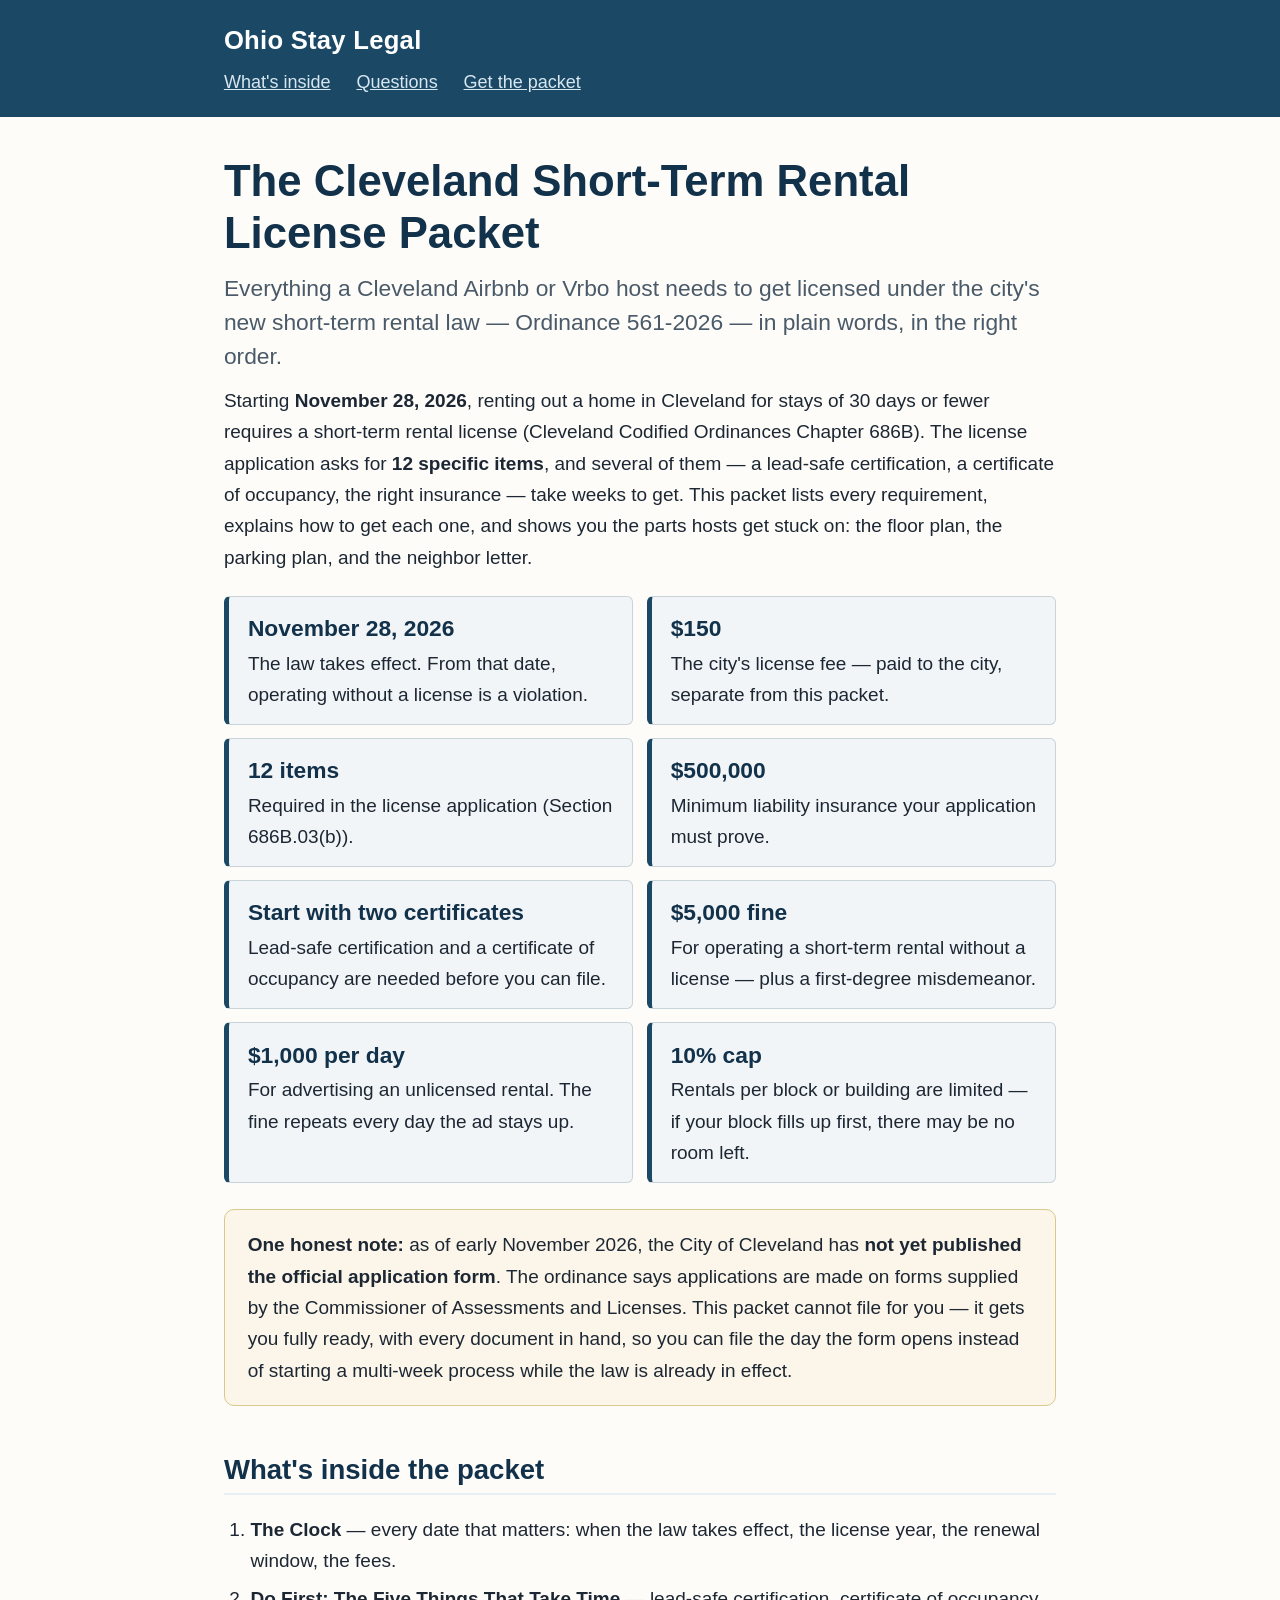
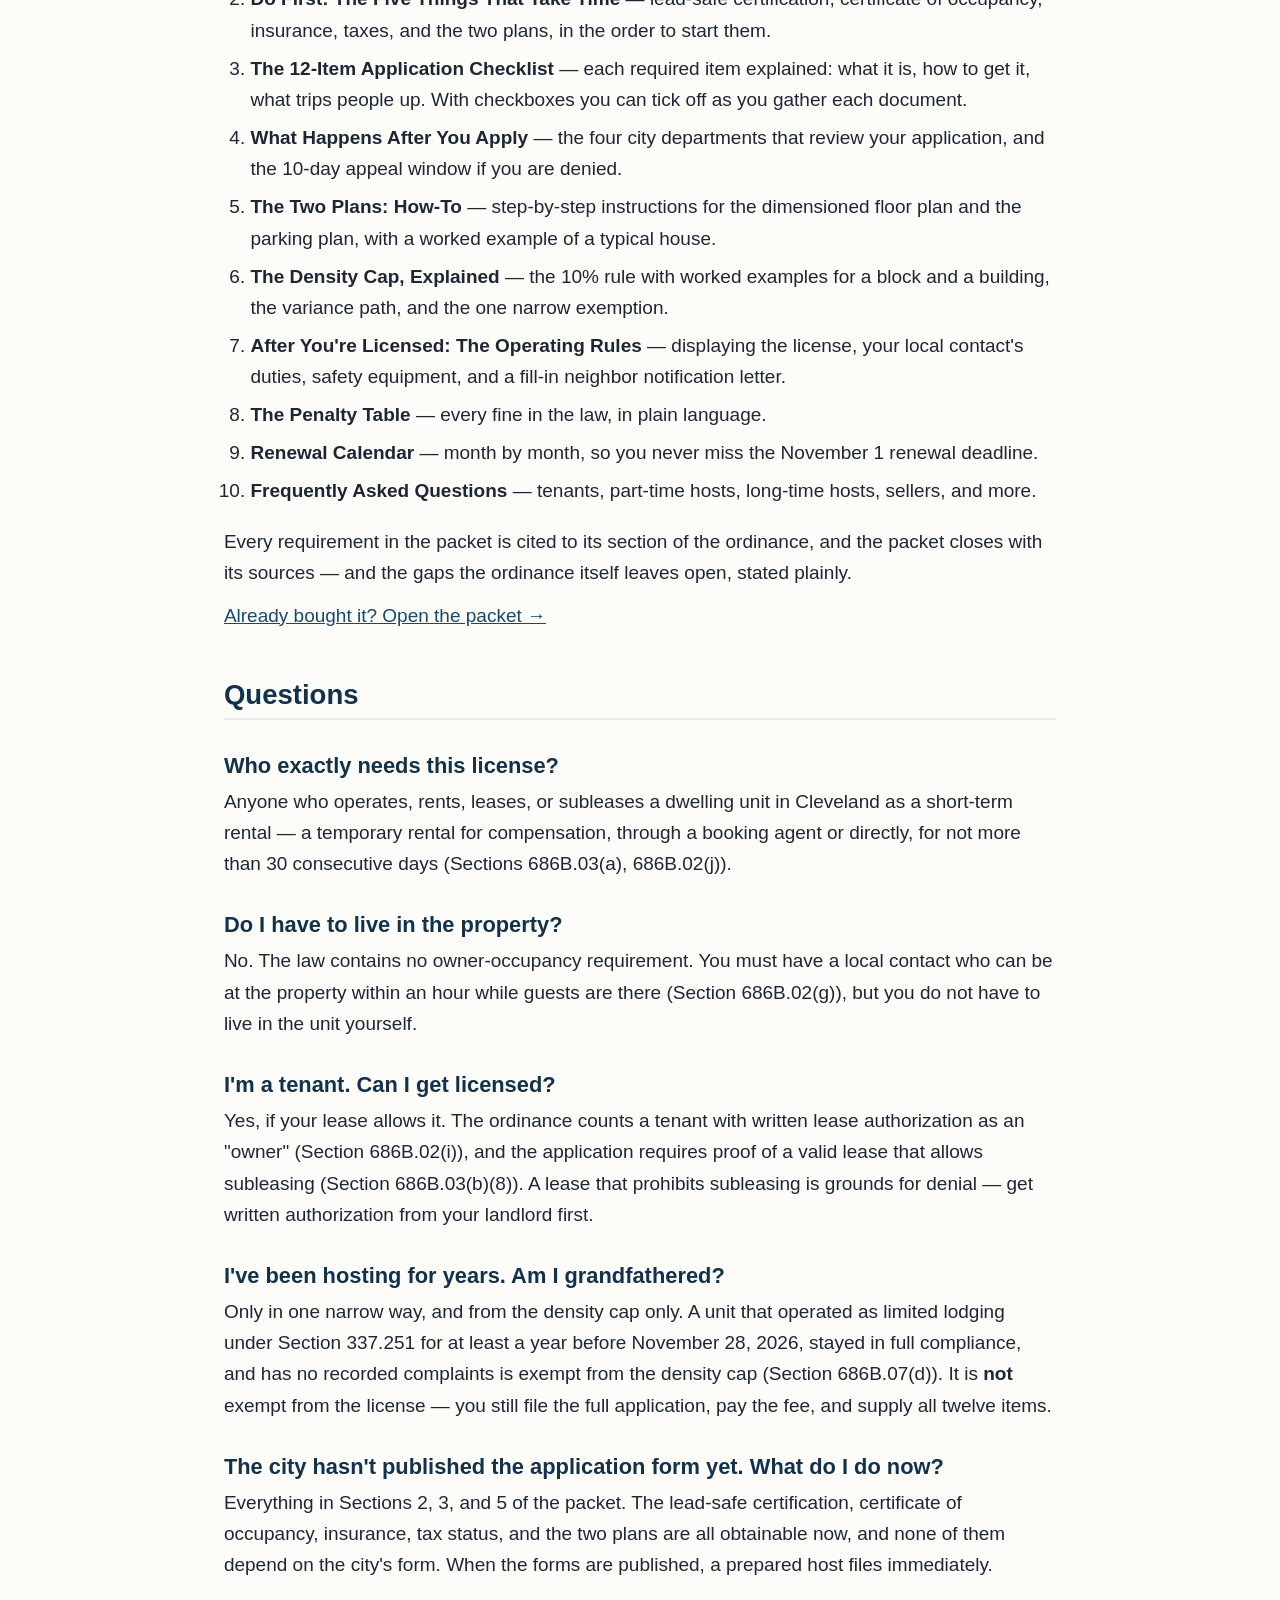
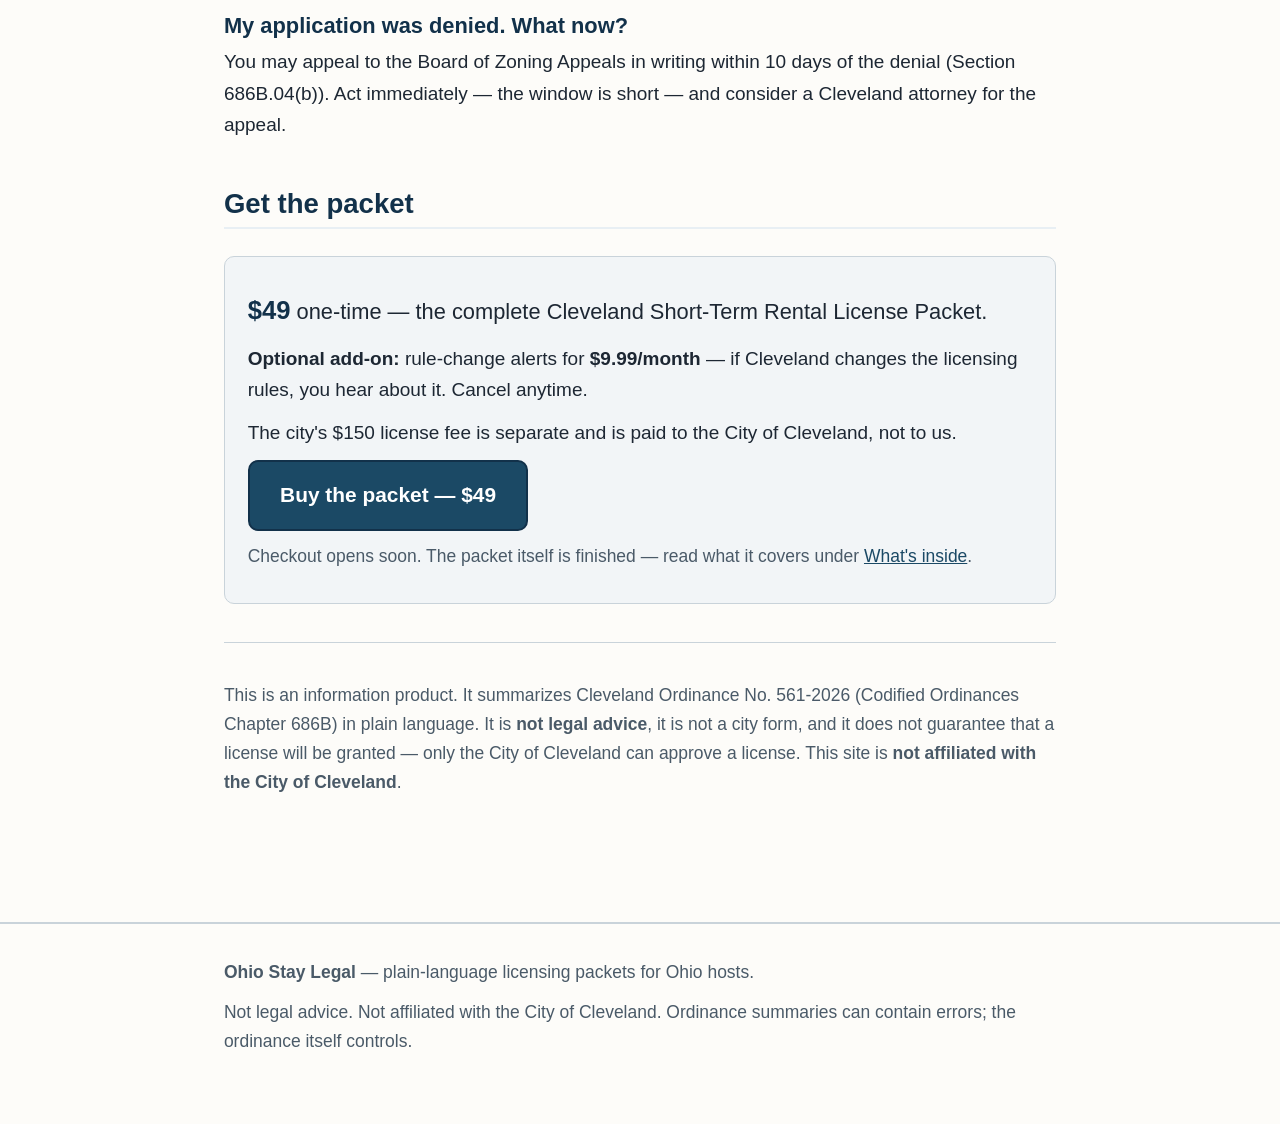
==== index.html @ 67024c6a "Ohio Stay Legal site — initial deploy" ====
<!DOCTYPE html>
<html lang="en">
<head>
<meta charset="utf-8">
<meta name="viewport" content="width=device-width, initial-scale=1">
<!-- BRAND: "Ohio Stay Legal" is a WORKING name — verification still pending.
     To rename the product, change the brand name in these spots only:
     this file's <title>, the .brand line in the header, and the footer. -->
<title>Ohio Stay Legal — Cleveland Short-Term Rental License Packet</title>
<meta name="description" content="Everything a Cleveland Airbnb/Vrbo host needs to get licensed under Ordinance 561-2026: the 12 required items in plain words, in the right order. $49 one-time.">
<meta name="theme-color" content="#1b4965">
<link rel="manifest" href="manifest.webmanifest">
<link rel="stylesheet" href="style.css">
</head>
<body>

<header class="site-header">
  <div class="wrap">
    <a class="brand" href="index.html">Ohio Stay Legal</a>
    <nav class="site-nav">
      <a href="#whats-inside">What's inside</a>
      <a href="#faq">Questions</a>
      <a href="#buy">Get the packet</a>
    </nav>
  </div>
</header>

<main class="wrap">

  <h1>The Cleveland Short-Term Rental License Packet</h1>
  <p class="lede">Everything a Cleveland Airbnb or Vrbo host needs to get licensed under the city's new short-term rental law — Ordinance 561-2026 — in plain words, in the right order.</p>

  <p>Starting <strong>November 28, 2026</strong>, renting out a home in Cleveland for stays of 30 days or fewer requires a short-term rental license (Cleveland Codified Ordinances Chapter 686B). The license application asks for <strong>12 specific items</strong>, and several of them — a lead-safe certification, a certificate of occupancy, the right insurance — take weeks to get. This packet lists every requirement, explains how to get each one, and shows you the parts hosts get stuck on: the floor plan, the parking plan, and the neighbor letter.</p>

  <div class="fact-grid">
    <div class="fact"><strong>November 28, 2026</strong> The law takes effect. From that date, operating without a license is a violation.</div>
    <div class="fact"><strong>$150</strong> The city's license fee — paid to the city, separate from this packet.</div>
    <div class="fact"><strong>12 items</strong> Required in the license application (Section 686B.03(b)).</div>
    <div class="fact"><strong>$500,000</strong> Minimum liability insurance your application must prove.</div>
    <div class="fact"><strong>Start with two certificates</strong> Lead-safe certification and a certificate of occupancy are needed before you can file.</div>
    <div class="fact"><strong>$5,000 fine</strong> For operating a short-term rental without a license — plus a first-degree misdemeanor.</div>
    <div class="fact"><strong>$1,000 per day</strong> For advertising an unlicensed rental. The fine repeats every day the ad stays up.</div>
    <div class="fact"><strong>10% cap</strong> Rentals per block or building are limited — if your block fills up first, there may be no room left.</div>
  </div>

  <div class="callout">
    <p><strong>One honest note:</strong> as of early November 2026, the City of Cleveland has <strong>not yet published the official application form</strong>. The ordinance says applications are made on forms supplied by the Commissioner of Assessments and Licenses. This packet cannot file for you — it gets you fully ready, with every document in hand, so you can file the day the form opens instead of starting a multi-week process while the law is already in effect.</p>
  </div>

  <h2 id="whats-inside">What's inside the packet</h2>
  <ol>
    <li><strong>The Clock</strong> — every date that matters: when the law takes effect, the license year, the renewal window, the fees.</li>
    <li><strong>Do First: The Five Things That Take Time</strong> — lead-safe certification, certificate of occupancy, insurance, taxes, and the two plans, in the order to start them.</li>
    <li><strong>The 12-Item Application Checklist</strong> — each required item explained: what it is, how to get it, what trips people up. With checkboxes you can tick off as you gather each document.</li>
    <li><strong>What Happens After You Apply</strong> — the four city departments that review your application, and the 10-day appeal window if you are denied.</li>
    <li><strong>The Two Plans: How-To</strong> — step-by-step instructions for the dimensioned floor plan and the parking plan, with a worked example of a typical house.</li>
    <li><strong>The Density Cap, Explained</strong> — the 10% rule with worked examples for a block and a building, the variance path, and the one narrow exemption.</li>
    <li><strong>After You're Licensed: The Operating Rules</strong> — displaying the license, your local contact's duties, safety equipment, and a fill-in neighbor notification letter.</li>
    <li><strong>The Penalty Table</strong> — every fine in the law, in plain language.</li>
    <li><strong>Renewal Calendar</strong> — month by month, so you never miss the November 1 renewal deadline.</li>
    <li><strong>Frequently Asked Questions</strong> — tenants, part-time hosts, long-time hosts, sellers, and more.</li>
  </ol>
  <p>Every requirement in the packet is cited to its section of the ordinance, and the packet closes with its sources — and the gaps the ordinance itself leaves open, stated plainly.</p>
  <p><a href="packet.html">Already bought it? Open the packet →</a></p>

  <h2 id="faq">Questions</h2>

  <div class="faq-item">
    <h3>Who exactly needs this license?</h3>
    <p>Anyone who operates, rents, leases, or subleases a dwelling unit in Cleveland as a short-term rental — a temporary rental for compensation, through a booking agent or directly, for not more than 30 consecutive days (Sections 686B.03(a), 686B.02(j)).</p>
  </div>

  <div class="faq-item">
    <h3>Do I have to live in the property?</h3>
    <p>No. The law contains no owner-occupancy requirement. You must have a local contact who can be at the property within an hour while guests are there (Section 686B.02(g)), but you do not have to live in the unit yourself.</p>
  </div>

  <div class="faq-item">
    <h3>I'm a tenant. Can I get licensed?</h3>
    <p>Yes, if your lease allows it. The ordinance counts a tenant with written lease authorization as an "owner" (Section 686B.02(i)), and the application requires proof of a valid lease that allows subleasing (Section 686B.03(b)(8)). A lease that prohibits subleasing is grounds for denial — get written authorization from your landlord first.</p>
  </div>

  <div class="faq-item">
    <h3>I've been hosting for years. Am I grandfathered?</h3>
    <p>Only in one narrow way, and from the density cap only. A unit that operated as limited lodging under Section 337.251 for at least a year before November 28, 2026, stayed in full compliance, and has no recorded complaints is exempt from the density cap (Section 686B.07(d)). It is <strong>not</strong> exempt from the license — you still file the full application, pay the fee, and supply all twelve items.</p>
  </div>

  <div class="faq-item">
    <h3>The city hasn't published the application form yet. What do I do now?</h3>
    <p>Everything in Sections 2, 3, and 5 of the packet. The lead-safe certification, certificate of occupancy, insurance, tax status, and the two plans are all obtainable now, and none of them depend on the city's form. When the forms are published, a prepared host files immediately.</p>
  </div>

  <div class="faq-item">
    <h3>My application was denied. What now?</h3>
    <p>You may appeal to the Board of Zoning Appeals in writing within 10 days of the denial (Section 686B.04(b)). Act immediately — the window is short — and consider a Cleveland attorney for the appeal.</p>
  </div>

  <h2 id="buy">Get the packet</h2>
  <div class="panel">
    <p class="price-line"><strong>$49</strong> one-time — the complete Cleveland Short-Term Rental License Packet.</p>
    <p><strong>Optional add-on:</strong> rule-change alerts for <strong>$9.99/month</strong> — if Cleveland changes the licensing rules, you hear about it. Cancel anytime.</p>
    <p>The city's $150 license fee is separate and is paid to the City of Cleveland, not to us.</p>
    <!-- CHECKOUT: Stripe/PayPal links go here -->
    <p><a class="button" href="#buy">Buy the packet — $49</a></p>
    <p class="small">Checkout opens soon. The packet itself is finished — read what it covers under <a href="#whats-inside">What's inside</a>.</p>
  </div>

  <hr>
  <p class="small">This is an information product. It summarizes Cleveland Ordinance No. 561-2026 (Codified Ordinances Chapter 686B) in plain language. It is <strong>not legal advice</strong>, it is not a city form, and it does not guarantee that a license will be granted — only the City of Cleveland can approve a license. This site is <strong>not affiliated with the City of Cleveland</strong>.</p>

</main>

<footer class="site-footer">
  <div class="wrap">
    <p><strong>Ohio Stay Legal</strong> — plain-language licensing packets for Ohio hosts.</p>
    <p>Not legal advice. Not affiliated with the City of Cleveland. Ordinance summaries can contain errors; the ordinance itself controls.</p>
  </div>
</footer>

<script>
  if ('serviceWorker' in navigator) {
    window.addEventListener('load', function () {
      navigator.serviceWorker.register('sw.js').catch(function () { /* offline support is a bonus, not a requirement */ });
    });
  }
</script>

</body>
</html>
---- style.css ----
/* ==========================================================================
   BRAND: "Ohio Stay Legal" — working name, verification pending.
   The brand name does not appear anywhere else in this stylesheet.
   ========================================================================== */

/* ---------- Base ---------- */

:root {
  --navy: #1b4965;        /* primary / theme color */
  --navy-dark: #12314a;
  --ink: #1d2733;         /* body text */
  --muted: #4a5a68;
  --paper: #fdfcf9;
  --panel: #f2f5f7;
  --line: #c9d3da;
  --accent-soft: #e8eff4;
  --warn-bg: #fbf6e9;
  --warn-line: #d9c98a;
  --radius: 10px;
}

* { box-sizing: border-box; }

html { font-size: 18px; }

body {
  margin: 0;
  background: var(--paper);
  color: var(--ink);
  font-family: -apple-system, BlinkMacSystemFont, "Segoe UI", Roboto,
    "Helvetica Neue", Arial, sans-serif;
  font-size: 1rem;
  line-height: 1.65;
}

.wrap {
  max-width: 46rem;
  margin: 0 auto;
  padding: 0 1.1rem 3rem;
}

/* ---------- Header / footer ---------- */

.site-header {
  background: var(--navy);
  color: #fff;
  margin-bottom: 2rem;
}

.site-header .wrap { padding-top: 1rem; padding-bottom: 1rem; }

.brand {
  font-size: 1.35rem;
  font-weight: 700;
  letter-spacing: 0.01em;
  color: #fff;
  text-decoration: none;
}

.site-nav { margin-top: 0.35rem; font-size: 0.95rem; }

.site-nav a {
  color: #d7e6f0;
  text-decoration: underline;
  margin-right: 1.1rem;
}

.site-nav a:focus, .site-nav a:hover { color: #fff; }

.site-footer {
  border-top: 2px solid var(--line);
  margin-top: 3rem;
  padding-top: 1.2rem;
  font-size: 0.92rem;
  color: var(--muted);
}

/* ---------- Type ---------- */

h1 {
  font-size: 2rem;
  line-height: 1.2;
  margin: 0.4rem 0 0.6rem;
  color: var(--navy-dark);
}

h2 {
  font-size: 1.45rem;
  line-height: 1.3;
  margin: 2.4rem 0 0.7rem;
  color: var(--navy-dark);
  border-bottom: 2px solid var(--accent-soft);
  padding-bottom: 0.3rem;
}

h3 {
  font-size: 1.15rem;
  line-height: 1.35;
  margin: 1.6rem 0 0.5rem;
  color: var(--navy-dark);
}

p { margin: 0.6rem 0; }

.lede {
  font-size: 1.2rem;
  line-height: 1.5;
  color: var(--muted);
  margin-top: 0;
}

a { color: var(--navy); }

a:focus-visible, button:focus-visible, input:focus-visible {
  outline: 3px solid var(--navy);
  outline-offset: 2px;
}

ul, ol { padding-left: 1.4rem; }
li { margin: 0.35rem 0; }

hr {
  border: none;
  border-top: 1px solid var(--line);
  margin: 2rem 0;
}

blockquote {
  margin: 1rem 0;
  padding: 0.9rem 1.1rem;
  background: var(--panel);
  border-left: 4px solid var(--navy);
  font-size: 0.98rem;
}

blockquote p { margin: 0.3rem 0; }

.small { font-size: 0.92rem; color: var(--muted); }

/* ---------- Panels, callouts, buttons ---------- */

.callout {
  background: var(--warn-bg);
  border: 1px solid var(--warn-line);
  border-radius: var(--radius);
  padding: 1rem 1.2rem;
  margin: 1.4rem 0;
}

.callout p:first-child { margin-top: 0; }
.callout p:last-child { margin-bottom: 0; }

.panel {
  background: var(--panel);
  border: 1px solid var(--line);
  border-radius: var(--radius);
  padding: 1.1rem 1.2rem;
  margin: 1.4rem 0;
}

.button {
  display: inline-block;
  background: var(--navy);
  color: #fff;
  font-size: 1.1rem;
  font-weight: 700;
  text-decoration: none;
  padding: 0.85rem 1.6rem;
  border-radius: var(--radius);
  border: 2px solid var(--navy-dark);
}

.button:hover, .button:focus { background: var(--navy-dark); }

.price-line { font-size: 1.15rem; }
.price-line strong { font-size: 1.35rem; color: var(--navy-dark); }

/* ---------- Key facts (sales page) ---------- */

.fact-grid {
  display: grid;
  grid-template-columns: 1fr;
  gap: 0.7rem;
  margin: 1.2rem 0;
}

.fact {
  background: var(--panel);
  border: 1px solid var(--line);
  border-left: 5px solid var(--navy);
  border-radius: 6px;
  padding: 0.7rem 1rem;
}

.fact strong {
  display: block;
  font-size: 1.2rem;
  color: var(--navy-dark);
}

/* ---------- Tables ---------- */

.table-scroll { overflow-x: auto; margin: 1rem 0; }

table {
  border-collapse: collapse;
  width: 100%;
  font-size: 0.97rem;
  background: #fff;
}

th, td {
  border: 1px solid var(--line);
  padding: 0.55rem 0.7rem;
  text-align: left;
  vertical-align: top;
}

th { background: var(--accent-soft); color: var(--navy-dark); }

tbody tr:nth-child(even) td { background: #fbfcfd; }

/* ---------- Table of contents ---------- */

.toc {
  background: var(--panel);
  border: 1px solid var(--line);
  border-radius: var(--radius);
  padding: 1rem 1.2rem;
  margin: 1.5rem 0;
}

.toc h2 {
  border: none;
  margin: 0 0 0.5rem;
  font-size: 1.15rem;
  padding: 0;
}

.toc ol { margin: 0.3rem 0; }

/* ---------- Checklist (packet page) ---------- */

.progress-line {
  font-size: 1.15rem;
  font-weight: 700;
  color: var(--navy-dark);
  background: var(--accent-soft);
  border: 1px solid var(--line);
  border-radius: var(--radius);
  padding: 0.7rem 1rem;
}

.checklist-item {
  border: 1px solid var(--line);
  border-radius: var(--radius);
  padding: 0.4rem 1.1rem 0.9rem;
  margin: 1rem 0;
  background: #fff;
}

.checklist-item.is-done {
  background: var(--panel);
  border-color: var(--navy);
}

.checklist-item.is-done h3 { color: var(--muted); }

.item-toggle {
  display: flex;
  align-items: flex-start;
  gap: 0.6rem;
  cursor: pointer;
}

.item-toggle input[type="checkbox"] {
  width: 1.5rem;
  height: 1.5rem;
  flex: 0 0 auto;
  margin-top: 0.15rem;
  accent-color: var(--navy);
  cursor: pointer;
}

/* ---------- Template letter ---------- */

.letter {
  background: #fff;
  border: 1px solid var(--line);
  border-radius: 6px;
  padding: 1.2rem 1.3rem;
  margin: 1rem 0;
  box-shadow: 0 1px 3px rgba(18, 49, 74, 0.08);
}

.letter p { margin: 0.55rem 0; }

/* ---------- FAQ ---------- */

.faq-item h3 { margin-bottom: 0.3rem; }
.faq-item p { margin-top: 0.2rem; }

/* ---------- Wider screens ---------- */

@media (min-width: 640px) {
  html { font-size: 19px; }
  h1 { font-size: 2.3rem; }
  .fact-grid { grid-template-columns: 1fr 1fr; }
}

@media print {
  .site-header, .site-nav, .toc { background: #fff; color: #000; }
  .brand, .site-nav a { color: #000; }
}
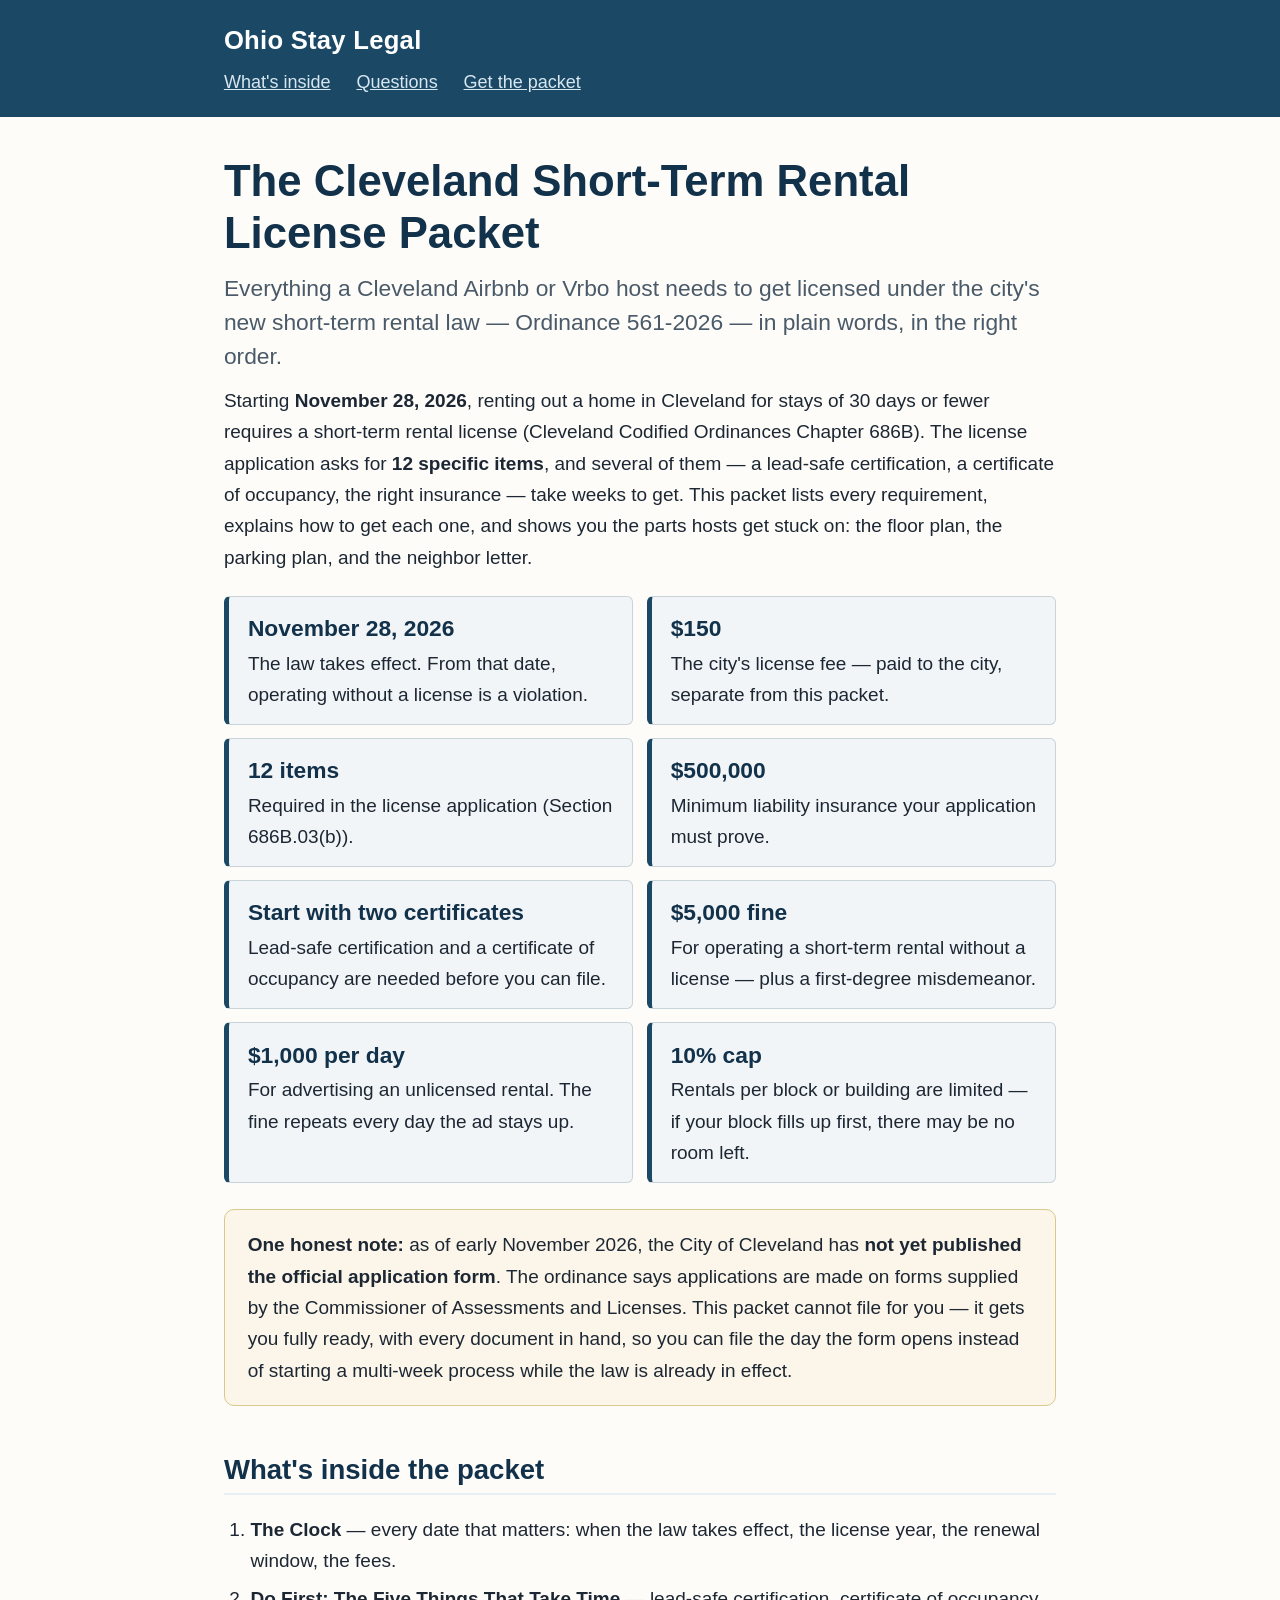
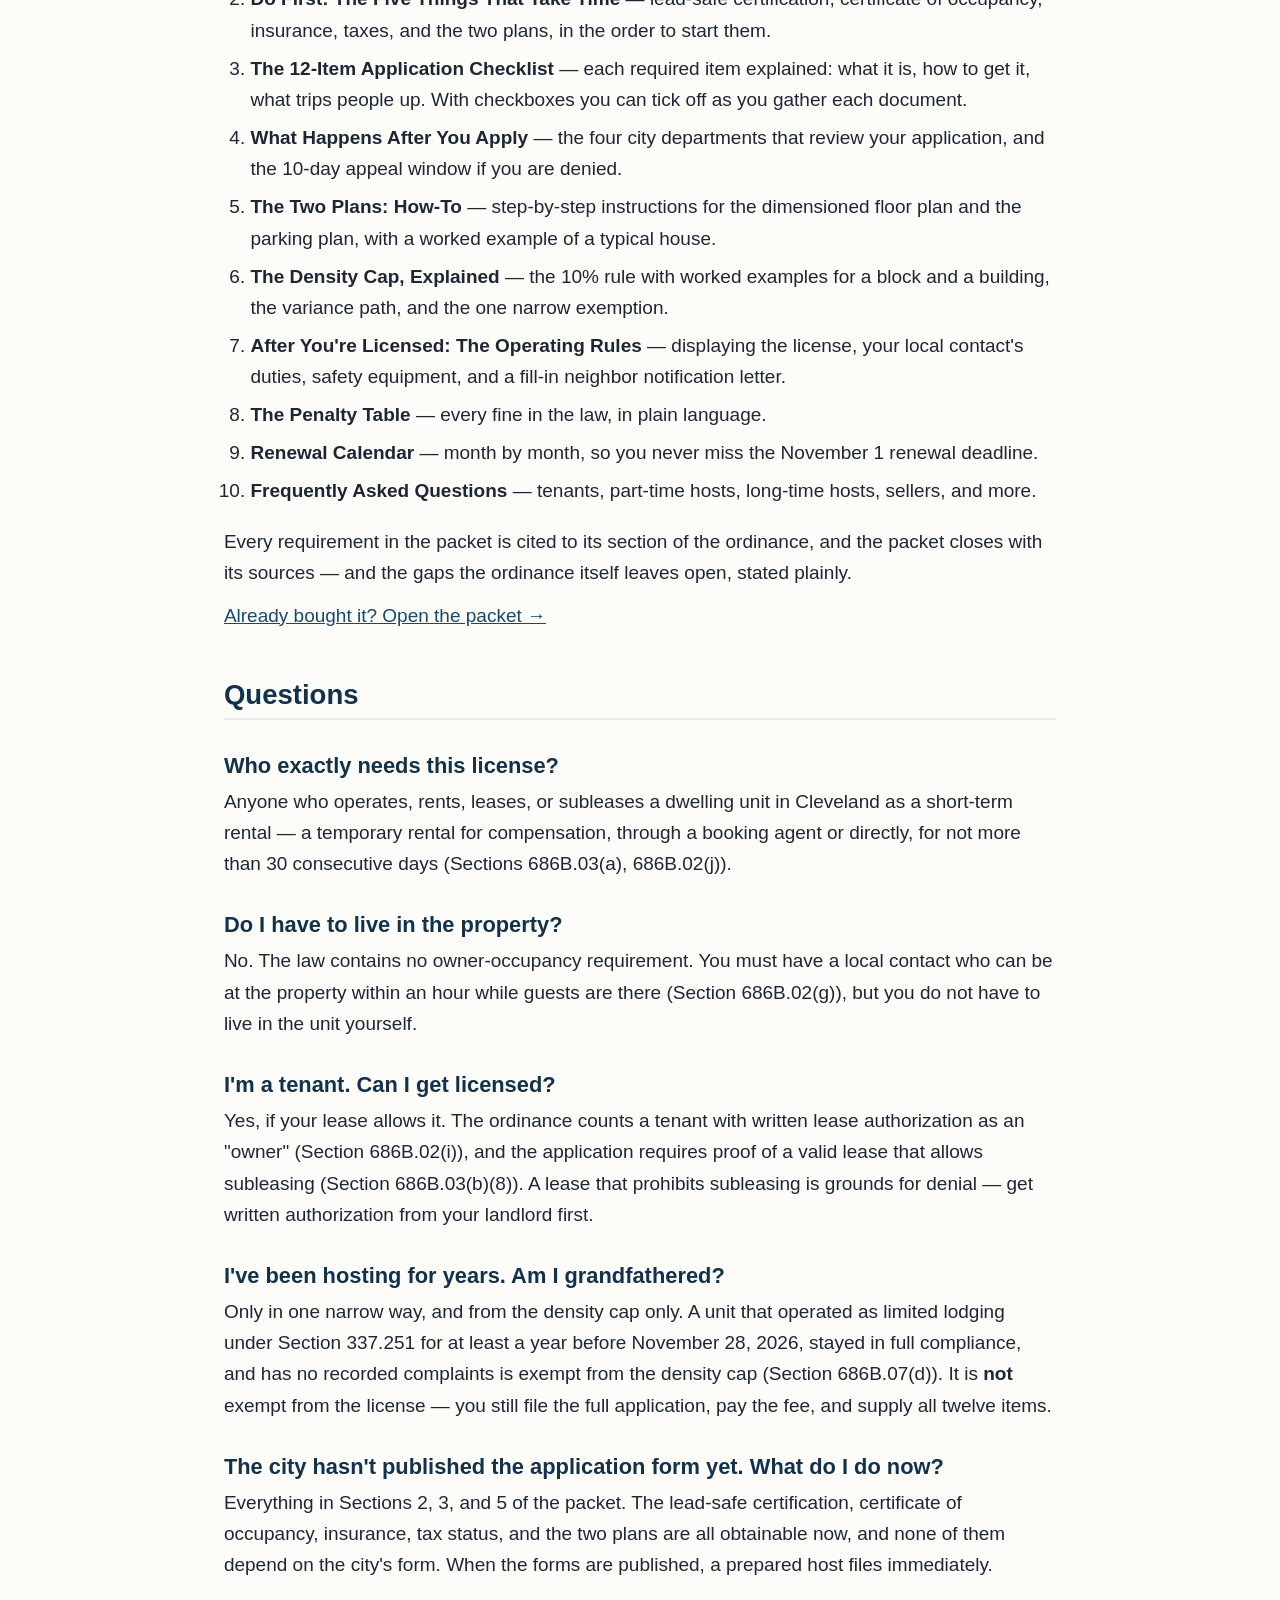
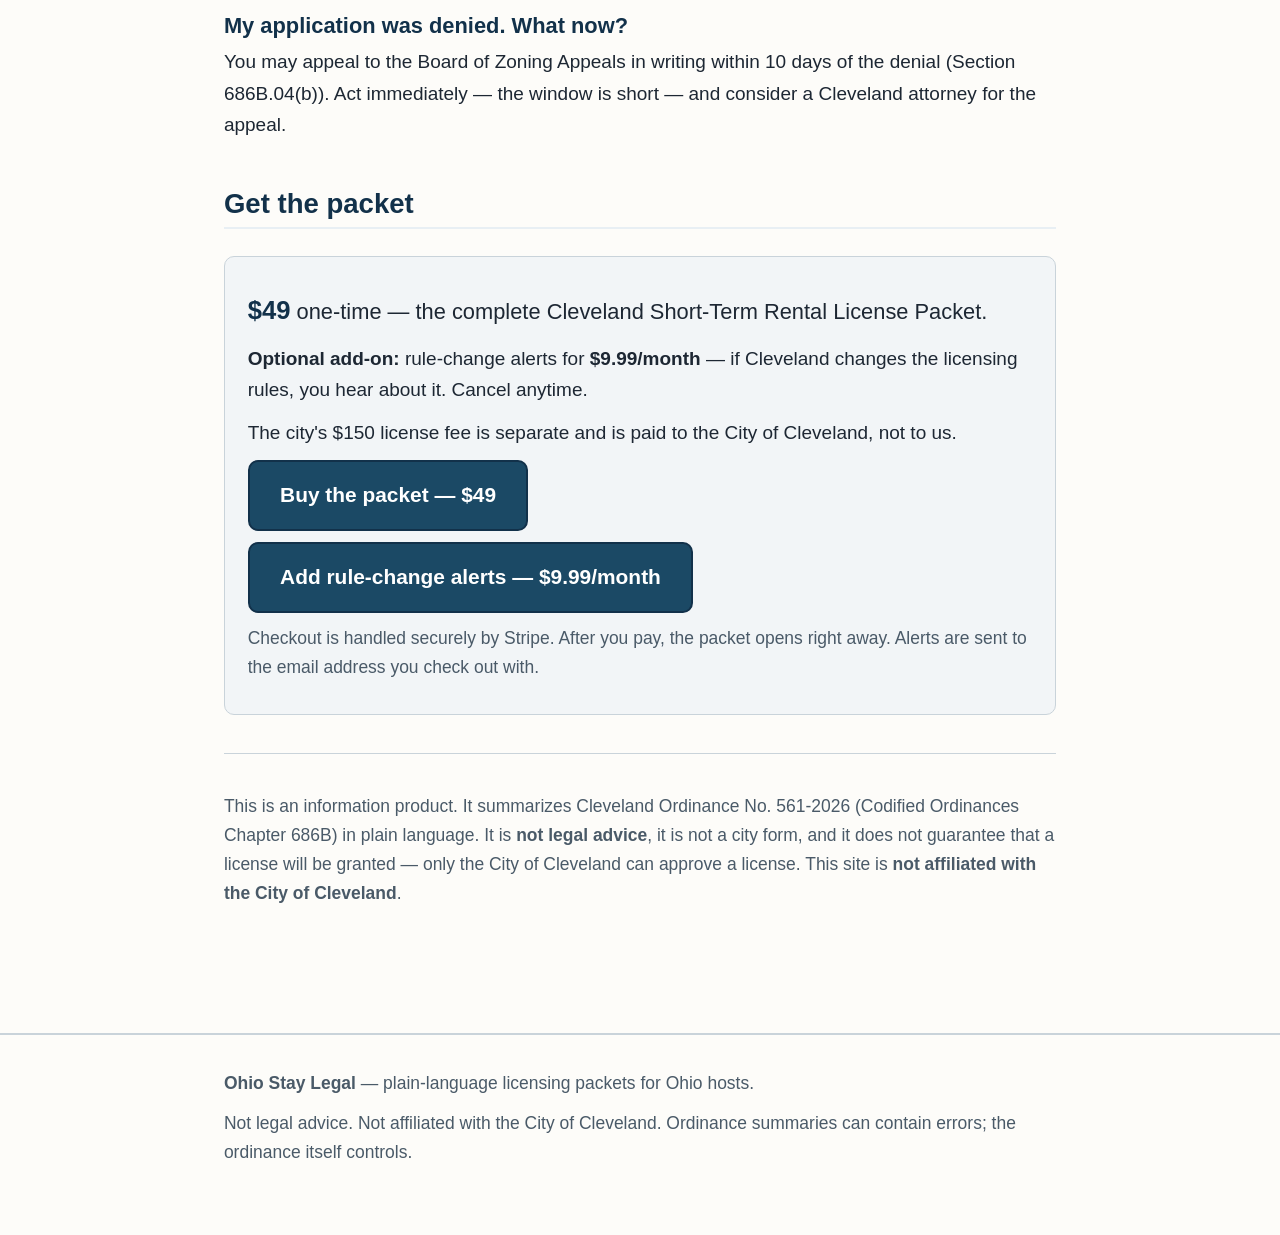
==== commit 410719c9: "Wire Stripe checkout links into sales page" ====
--- a/index.html
+++ b/index.html
@@ -100,9 +100,9 @@
     <p class="price-line"><strong>$49</strong> one-time — the complete Cleveland Short-Term Rental License Packet.</p>
     <p><strong>Optional add-on:</strong> rule-change alerts for <strong>$9.99/month</strong> — if Cleveland changes the licensing rules, you hear about it. Cancel anytime.</p>
     <p>The city's $150 license fee is separate and is paid to the City of Cleveland, not to us.</p>
-    <!-- CHECKOUT: Stripe/PayPal links go here -->
-    <p><a class="button" href="#buy">Buy the packet — $49</a></p>
-    <p class="small">Checkout opens soon. The packet itself is finished — read what it covers under <a href="#whats-inside">What's inside</a>.</p>
+    <p><a class="button" href="https://buy.stripe.com/8x2eVc7kp2CB1b29o7e7m04">Buy the packet — $49</a></p>
+    <p><a class="button" href="https://buy.stripe.com/7sYbJ06glb97dXOgQze7m05">Add rule-change alerts — $9.99/month</a></p>
+    <p class="small">Checkout is handled securely by Stripe. After you pay, the packet opens right away. Alerts are sent to the email address you check out with.</p>
   </div>
 
   <hr>
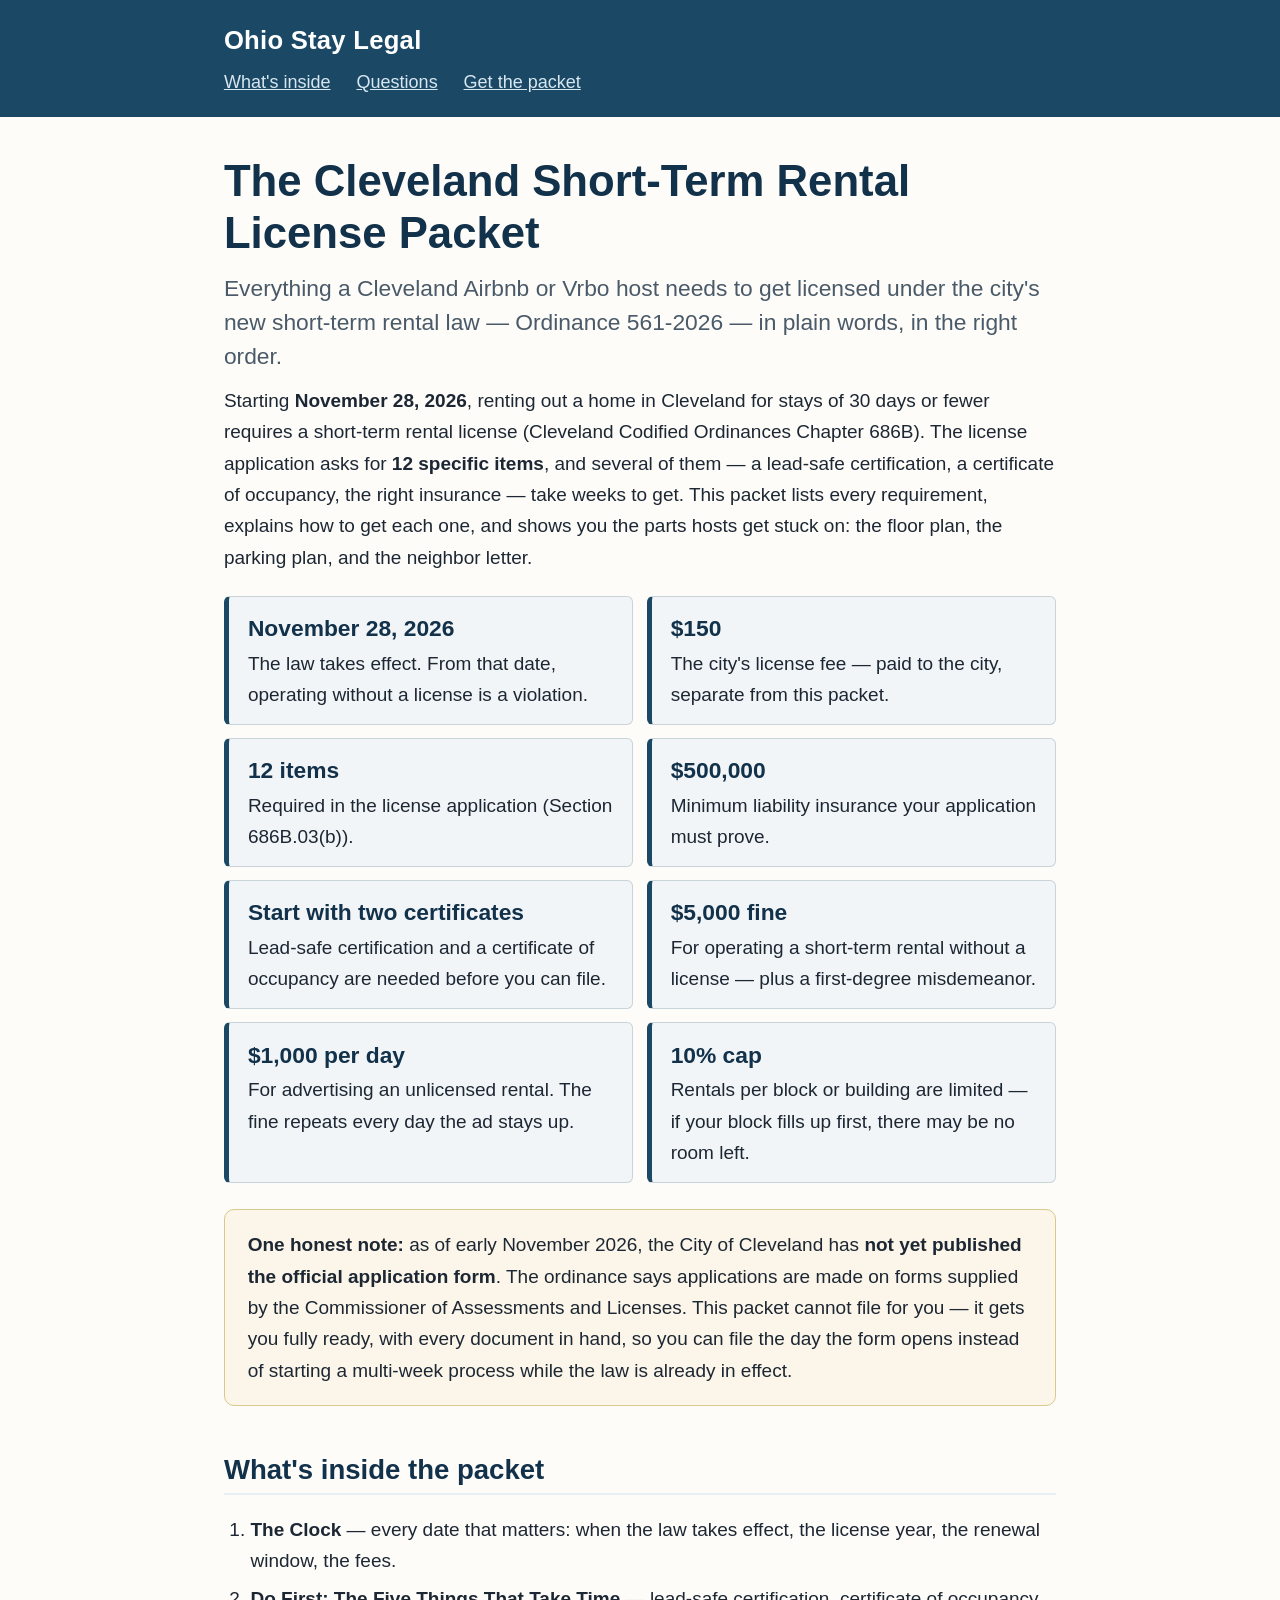
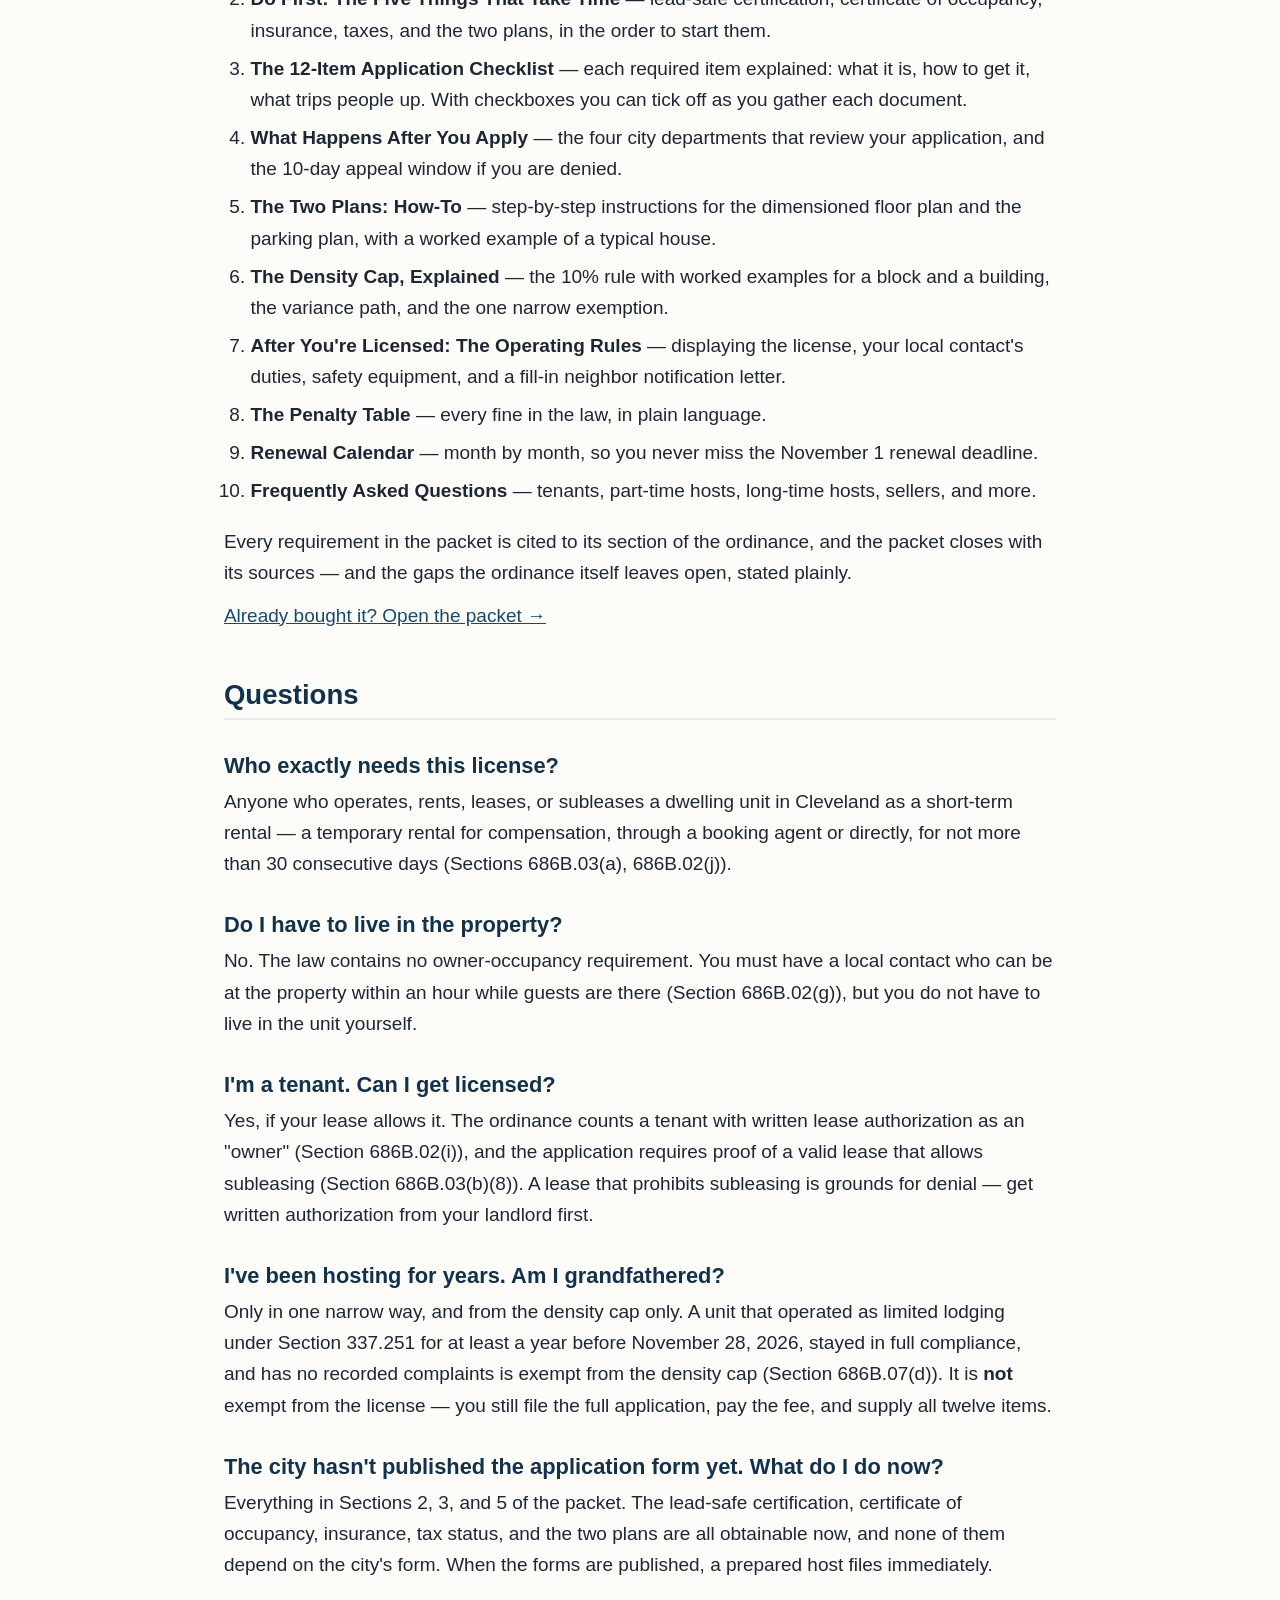
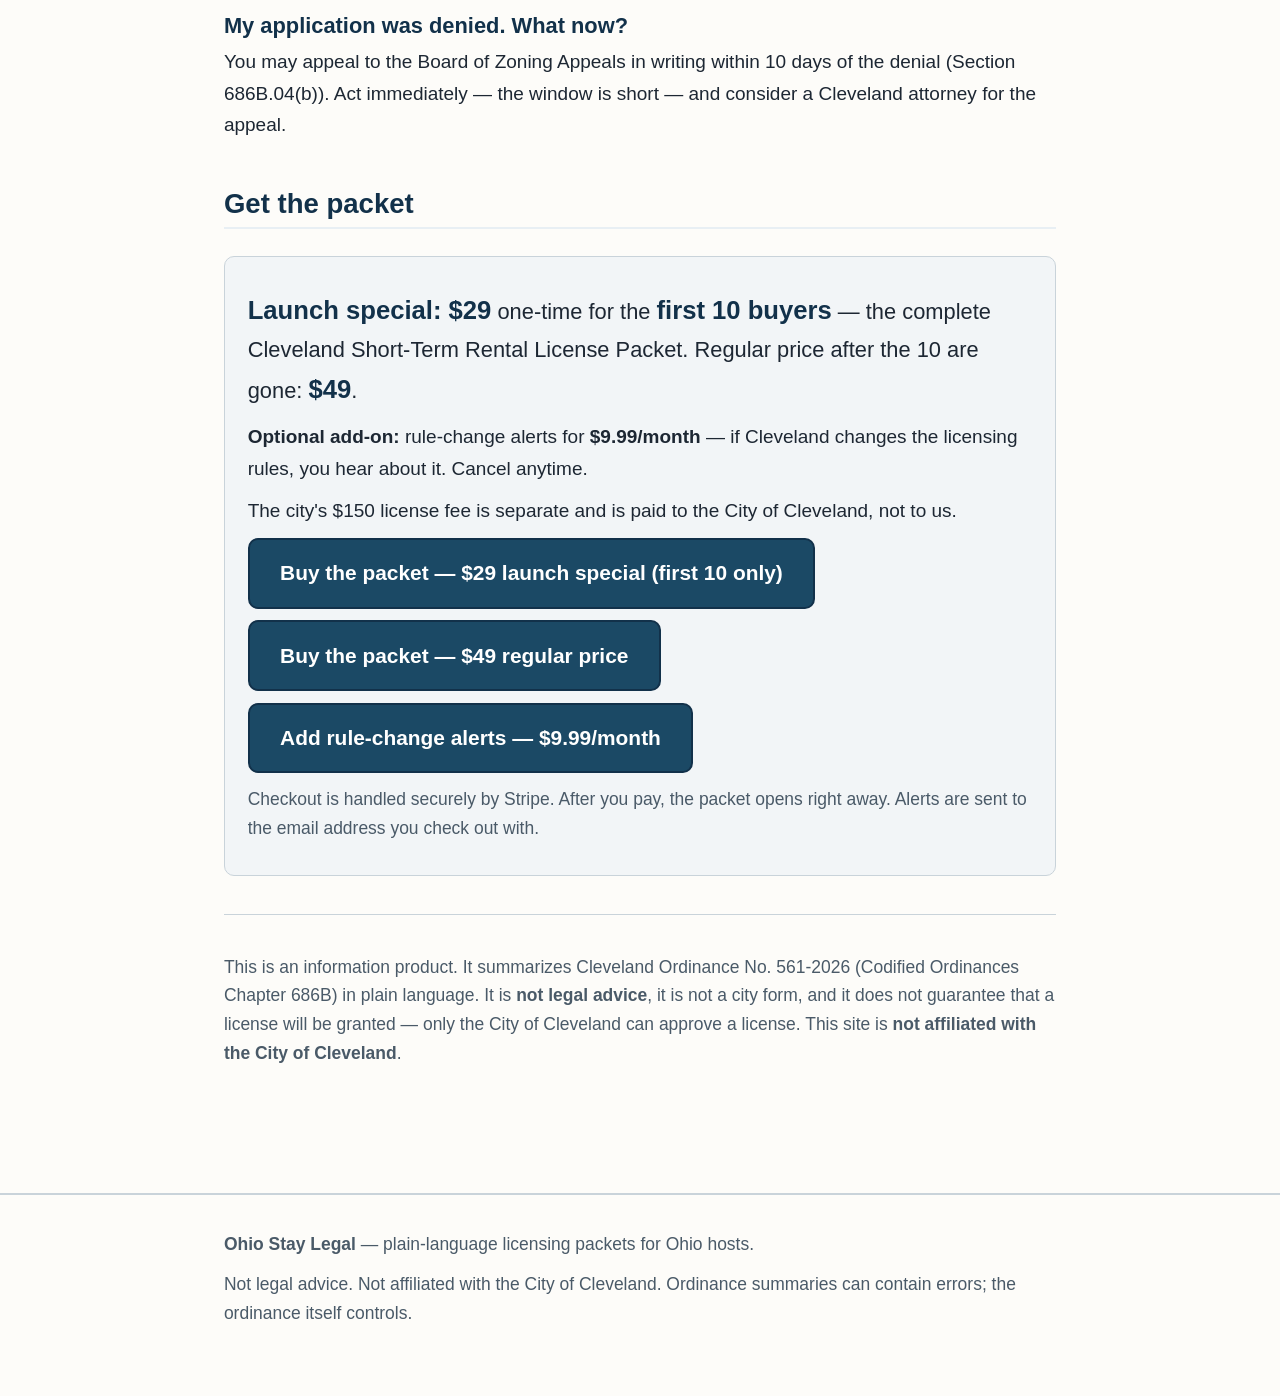
==== commit fa96a453: "Add $29 launch special (first 10) to homepage" ====
--- a/index.html
+++ b/index.html
@@ -3,7 +3,7 @@
 <head>
 <meta charset="utf-8">
 <meta name="viewport" content="width=device-width, initial-scale=1">
-<!-- BRAND: "Ohio Stay Legal" is a WORKING name — verification still pending.
+<!-- BRAND: "Ohio Stay Legal" — name decided by Stephen Legg on 2026-11-04 (state-file cross-check clean; historical registry portal blocked, residual risk accepted by him).
      To rename the product, change the brand name in these spots only:
      this file's <title>, the .brand line in the header, and the footer. -->
 <title>Ohio Stay Legal — Cleveland Short-Term Rental License Packet</title>
@@ -97,10 +97,11 @@
 
   <h2 id="buy">Get the packet</h2>
   <div class="panel">
-    <p class="price-line"><strong>$49</strong> one-time — the complete Cleveland Short-Term Rental License Packet.</p>
+    <p class="price-line"><strong>Launch special: $29</strong> one-time for the <strong>first 10 buyers</strong> — the complete Cleveland Short-Term Rental License Packet. Regular price after the 10 are gone: <strong>$49</strong>.</p>
     <p><strong>Optional add-on:</strong> rule-change alerts for <strong>$9.99/month</strong> — if Cleveland changes the licensing rules, you hear about it. Cancel anytime.</p>
     <p>The city's $150 license fee is separate and is paid to the City of Cleveland, not to us.</p>
-    <p><a class="button" href="https://buy.stripe.com/8x2eVc7kp2CB1b29o7e7m04">Buy the packet — $49</a></p>
+    <p><a class="button" href="https://buy.stripe.com/eVqcN4eMR1yx7zq43Ne7m06">Buy the packet — $29 launch special (first 10 only)</a></p>
+    <p><a class="button" href="https://buy.stripe.com/8x2eVc7kp2CB1b29o7e7m04">Buy the packet — $49 regular price</a></p>
     <p><a class="button" href="https://buy.stripe.com/7sYbJ06glb97dXOgQze7m05">Add rule-change alerts — $9.99/month</a></p>
     <p class="small">Checkout is handled securely by Stripe. After you pay, the packet opens right away. Alerts are sent to the email address you check out with.</p>
   </div>
--- a/style.css
+++ b/style.css
@@ -1,5 +1,5 @@
 /* ==========================================================================
-   BRAND: "Ohio Stay Legal" — working name, verification pending.
+   BRAND: "Ohio Stay Legal" — name decided by Stephen Legg on 2026-11-04 (state-file cross-check clean; historical registry portal blocked, residual risk accepted by him).
    The brand name does not appear anywhere else in this stylesheet.
    ========================================================================== */
 
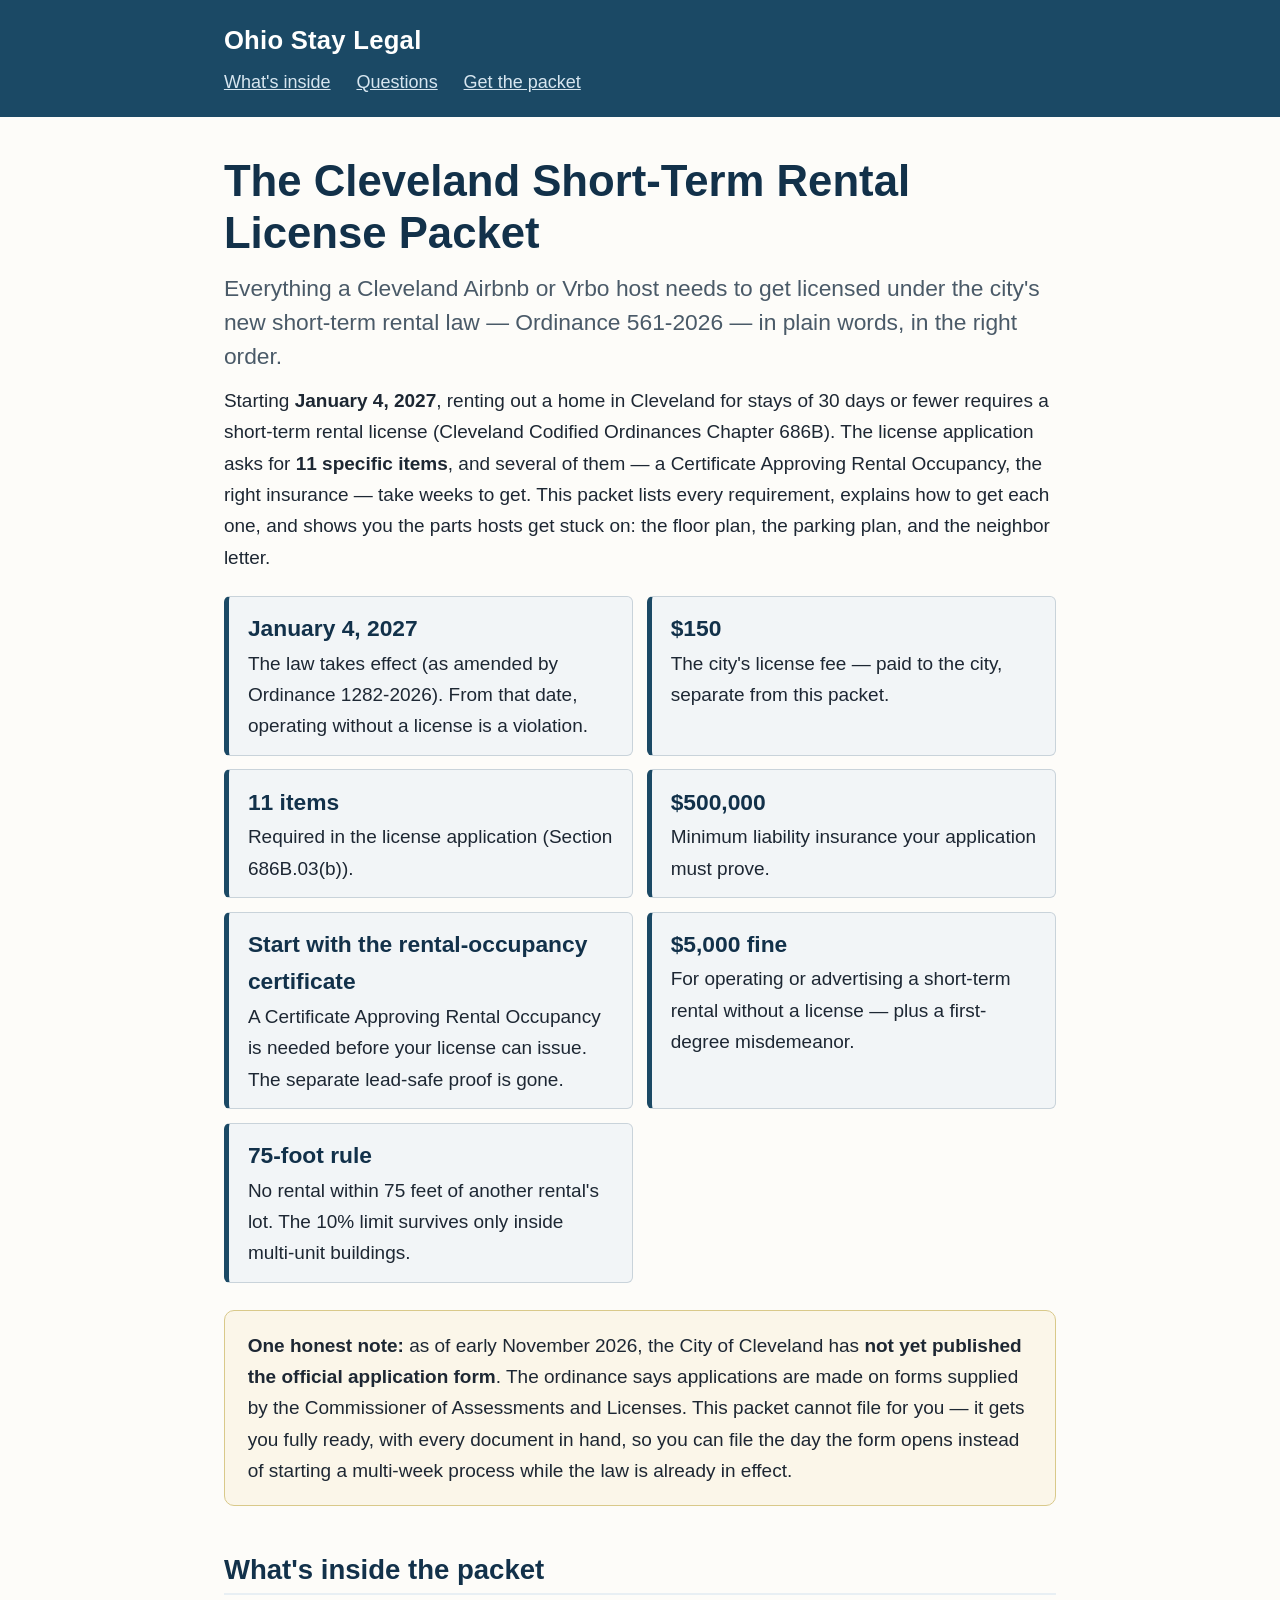
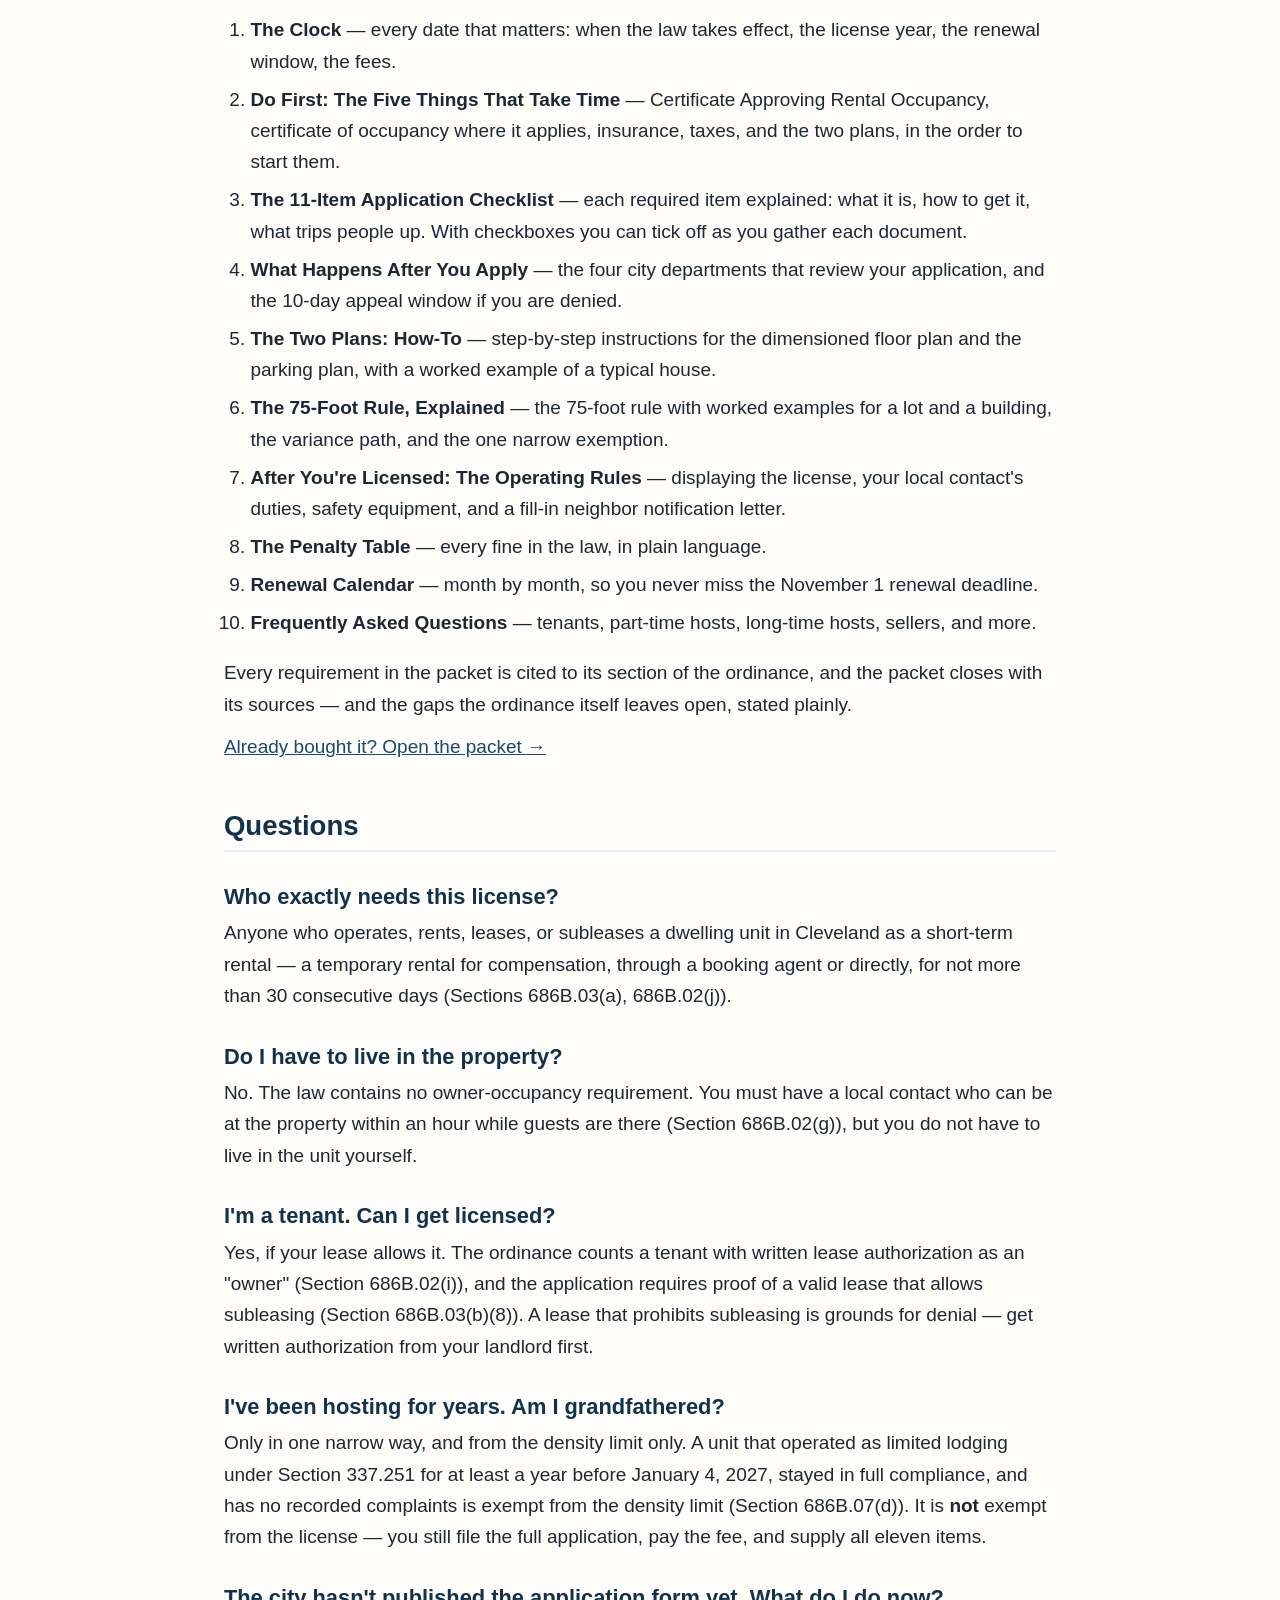
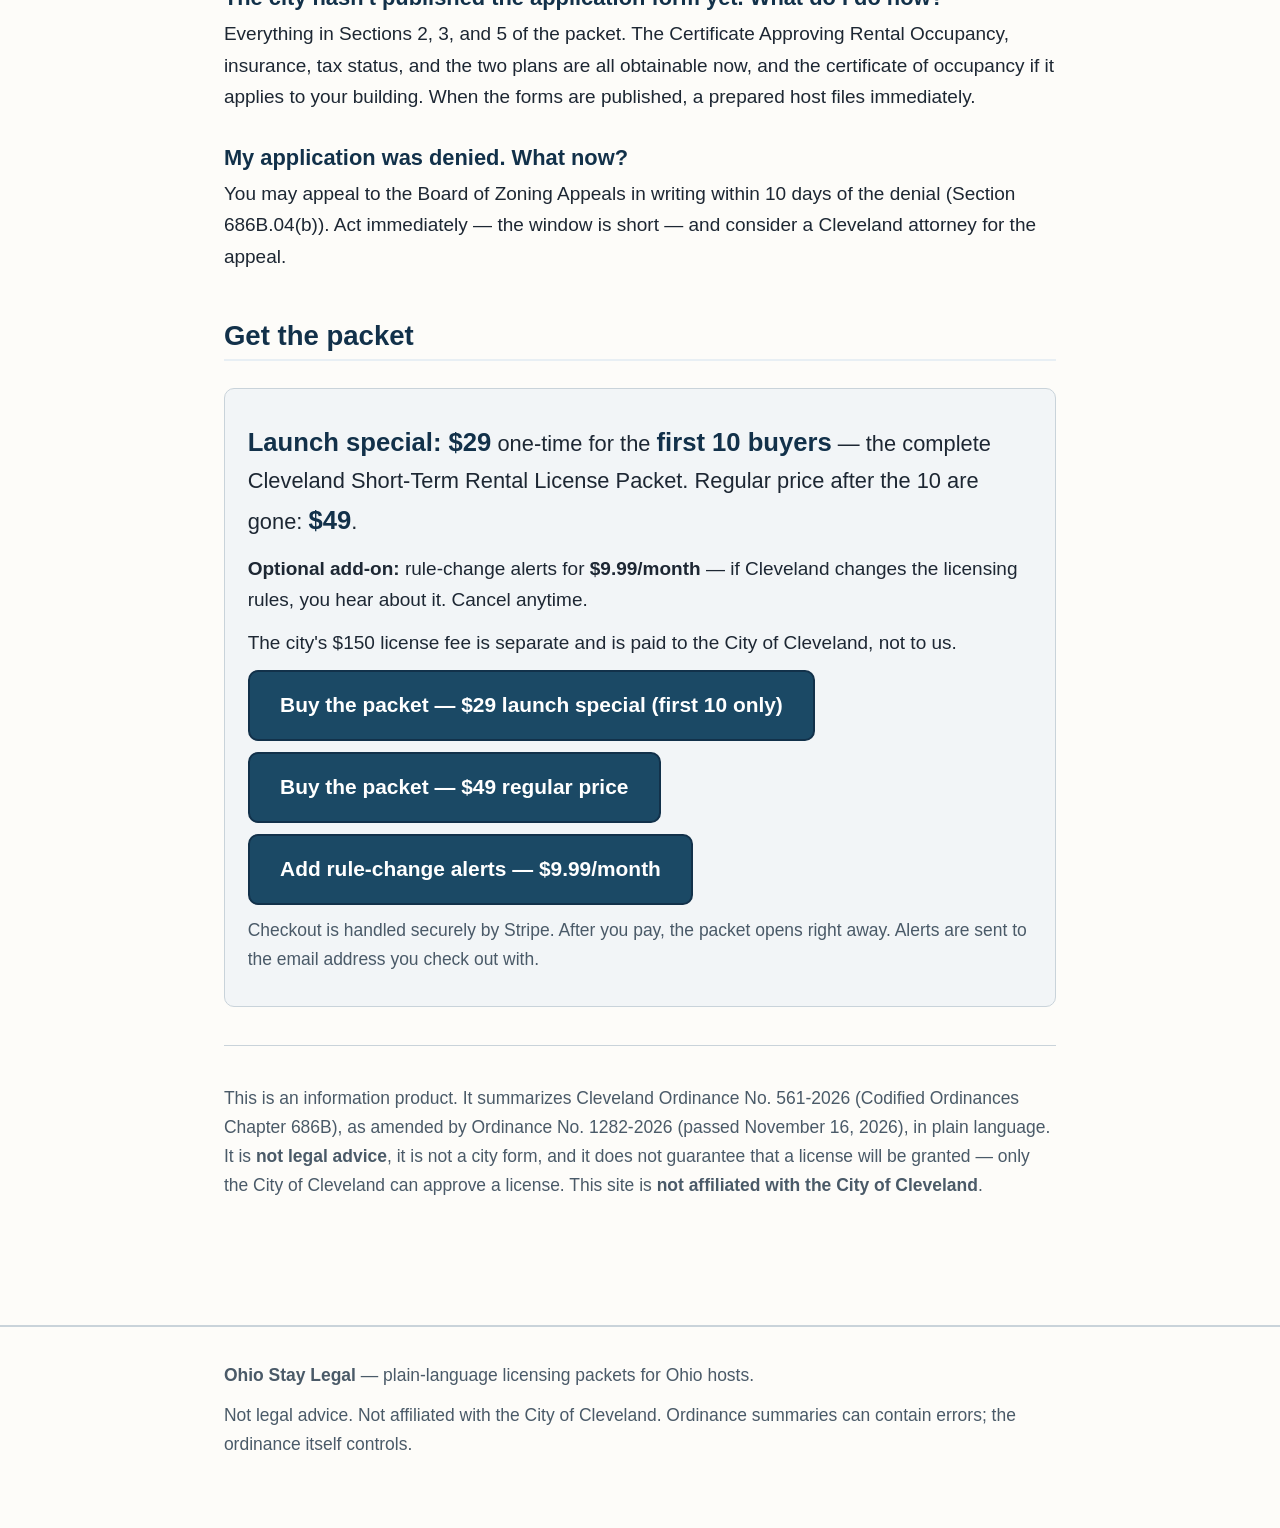
==== commit 2fd1c831: "Ord. 1282-2026: effective Jan 4 2027, 75-foot rule, 11 items, penalties consolidated" ====
--- a/index.html
+++ b/index.html
@@ -7,7 +7,7 @@
      To rename the product, change the brand name in these spots only:
      this file's <title>, the .brand line in the header, and the footer. -->
 <title>Ohio Stay Legal — Cleveland Short-Term Rental License Packet</title>
-<meta name="description" content="Everything a Cleveland Airbnb/Vrbo host needs to get licensed under Ordinance 561-2026: the 12 required items in plain words, in the right order. $49 one-time.">
+<meta name="description" content="Everything a Cleveland Airbnb/Vrbo host needs to get licensed under Ordinances 561-2026 and 1282-2026: the 11 required items in plain words, in the right order. $49 one-time.">
 <meta name="theme-color" content="#1b4965">
 <link rel="manifest" href="manifest.webmanifest">
 <link rel="stylesheet" href="style.css">
@@ -30,17 +30,16 @@
   <h1>The Cleveland Short-Term Rental License Packet</h1>
   <p class="lede">Everything a Cleveland Airbnb or Vrbo host needs to get licensed under the city's new short-term rental law — Ordinance 561-2026 — in plain words, in the right order.</p>
 
-  <p>Starting <strong>November 28, 2026</strong>, renting out a home in Cleveland for stays of 30 days or fewer requires a short-term rental license (Cleveland Codified Ordinances Chapter 686B). The license application asks for <strong>12 specific items</strong>, and several of them — a lead-safe certification, a certificate of occupancy, the right insurance — take weeks to get. This packet lists every requirement, explains how to get each one, and shows you the parts hosts get stuck on: the floor plan, the parking plan, and the neighbor letter.</p>
+  <p>Starting <strong>January 4, 2027</strong>, renting out a home in Cleveland for stays of 30 days or fewer requires a short-term rental license (Cleveland Codified Ordinances Chapter 686B). The license application asks for <strong>11 specific items</strong>, and several of them — a Certificate Approving Rental Occupancy, the right insurance — take weeks to get. This packet lists every requirement, explains how to get each one, and shows you the parts hosts get stuck on: the floor plan, the parking plan, and the neighbor letter.</p>
 
   <div class="fact-grid">
-    <div class="fact"><strong>November 28, 2026</strong> The law takes effect. From that date, operating without a license is a violation.</div>
+    <div class="fact"><strong>January 4, 2027</strong> The law takes effect (as amended by Ordinance 1282-2026). From that date, operating without a license is a violation.</div>
     <div class="fact"><strong>$150</strong> The city's license fee — paid to the city, separate from this packet.</div>
-    <div class="fact"><strong>12 items</strong> Required in the license application (Section 686B.03(b)).</div>
+    <div class="fact"><strong>11 items</strong> Required in the license application (Section 686B.03(b)).</div>
     <div class="fact"><strong>$500,000</strong> Minimum liability insurance your application must prove.</div>
-    <div class="fact"><strong>Start with two certificates</strong> Lead-safe certification and a certificate of occupancy are needed before you can file.</div>
-    <div class="fact"><strong>$5,000 fine</strong> For operating a short-term rental without a license — plus a first-degree misdemeanor.</div>
-    <div class="fact"><strong>$1,000 per day</strong> For advertising an unlicensed rental. The fine repeats every day the ad stays up.</div>
-    <div class="fact"><strong>10% cap</strong> Rentals per block or building are limited — if your block fills up first, there may be no room left.</div>
+    <div class="fact"><strong>Start with the rental-occupancy certificate</strong> A Certificate Approving Rental Occupancy is needed before your license can issue. The separate lead-safe proof is gone.</div>
+    <div class="fact"><strong>$5,000 fine</strong> For operating or advertising a short-term rental without a license — plus a first-degree misdemeanor.</div>
+    <div class="fact"><strong>75-foot rule</strong> No rental within 75 feet of another rental's lot. The 10% limit survives only inside multi-unit buildings.</div>
   </div>
 
   <div class="callout">
@@ -50,11 +49,11 @@
   <h2 id="whats-inside">What's inside the packet</h2>
   <ol>
     <li><strong>The Clock</strong> — every date that matters: when the law takes effect, the license year, the renewal window, the fees.</li>
-    <li><strong>Do First: The Five Things That Take Time</strong> — lead-safe certification, certificate of occupancy, insurance, taxes, and the two plans, in the order to start them.</li>
-    <li><strong>The 12-Item Application Checklist</strong> — each required item explained: what it is, how to get it, what trips people up. With checkboxes you can tick off as you gather each document.</li>
+    <li><strong>Do First: The Five Things That Take Time</strong> — Certificate Approving Rental Occupancy, certificate of occupancy where it applies, insurance, taxes, and the two plans, in the order to start them.</li>
+    <li><strong>The 11-Item Application Checklist</strong> — each required item explained: what it is, how to get it, what trips people up. With checkboxes you can tick off as you gather each document.</li>
     <li><strong>What Happens After You Apply</strong> — the four city departments that review your application, and the 10-day appeal window if you are denied.</li>
     <li><strong>The Two Plans: How-To</strong> — step-by-step instructions for the dimensioned floor plan and the parking plan, with a worked example of a typical house.</li>
-    <li><strong>The Density Cap, Explained</strong> — the 10% rule with worked examples for a block and a building, the variance path, and the one narrow exemption.</li>
+    <li><strong>The 75-Foot Rule, Explained</strong> — the 75-foot rule with worked examples for a lot and a building, the variance path, and the one narrow exemption.</li>
     <li><strong>After You're Licensed: The Operating Rules</strong> — displaying the license, your local contact's duties, safety equipment, and a fill-in neighbor notification letter.</li>
     <li><strong>The Penalty Table</strong> — every fine in the law, in plain language.</li>
     <li><strong>Renewal Calendar</strong> — month by month, so you never miss the November 1 renewal deadline.</li>
@@ -82,12 +81,12 @@
 
   <div class="faq-item">
     <h3>I've been hosting for years. Am I grandfathered?</h3>
-    <p>Only in one narrow way, and from the density cap only. A unit that operated as limited lodging under Section 337.251 for at least a year before November 28, 2026, stayed in full compliance, and has no recorded complaints is exempt from the density cap (Section 686B.07(d)). It is <strong>not</strong> exempt from the license — you still file the full application, pay the fee, and supply all twelve items.</p>
+    <p>Only in one narrow way, and from the density limit only. A unit that operated as limited lodging under Section 337.251 for at least a year before January 4, 2027, stayed in full compliance, and has no recorded complaints is exempt from the density limit (Section 686B.07(d)). It is <strong>not</strong> exempt from the license — you still file the full application, pay the fee, and supply all eleven items.</p>
   </div>
 
   <div class="faq-item">
     <h3>The city hasn't published the application form yet. What do I do now?</h3>
-    <p>Everything in Sections 2, 3, and 5 of the packet. The lead-safe certification, certificate of occupancy, insurance, tax status, and the two plans are all obtainable now, and none of them depend on the city's form. When the forms are published, a prepared host files immediately.</p>
+    <p>Everything in Sections 2, 3, and 5 of the packet. The Certificate Approving Rental Occupancy, insurance, tax status, and the two plans are all obtainable now, and the certificate of occupancy if it applies to your building. When the forms are published, a prepared host files immediately.</p>
   </div>
 
   <div class="faq-item">
@@ -107,7 +106,7 @@
   </div>
 
   <hr>
-  <p class="small">This is an information product. It summarizes Cleveland Ordinance No. 561-2026 (Codified Ordinances Chapter 686B) in plain language. It is <strong>not legal advice</strong>, it is not a city form, and it does not guarantee that a license will be granted — only the City of Cleveland can approve a license. This site is <strong>not affiliated with the City of Cleveland</strong>.</p>
+  <p class="small">This is an information product. It summarizes Cleveland Ordinance No. 561-2026 (Codified Ordinances Chapter 686B), as amended by Ordinance No. 1282-2026 (passed November 16, 2026), in plain language. It is <strong>not legal advice</strong>, it is not a city form, and it does not guarantee that a license will be granted — only the City of Cleveland can approve a license. This site is <strong>not affiliated with the City of Cleveland</strong>.</p>
 
 </main>
 
